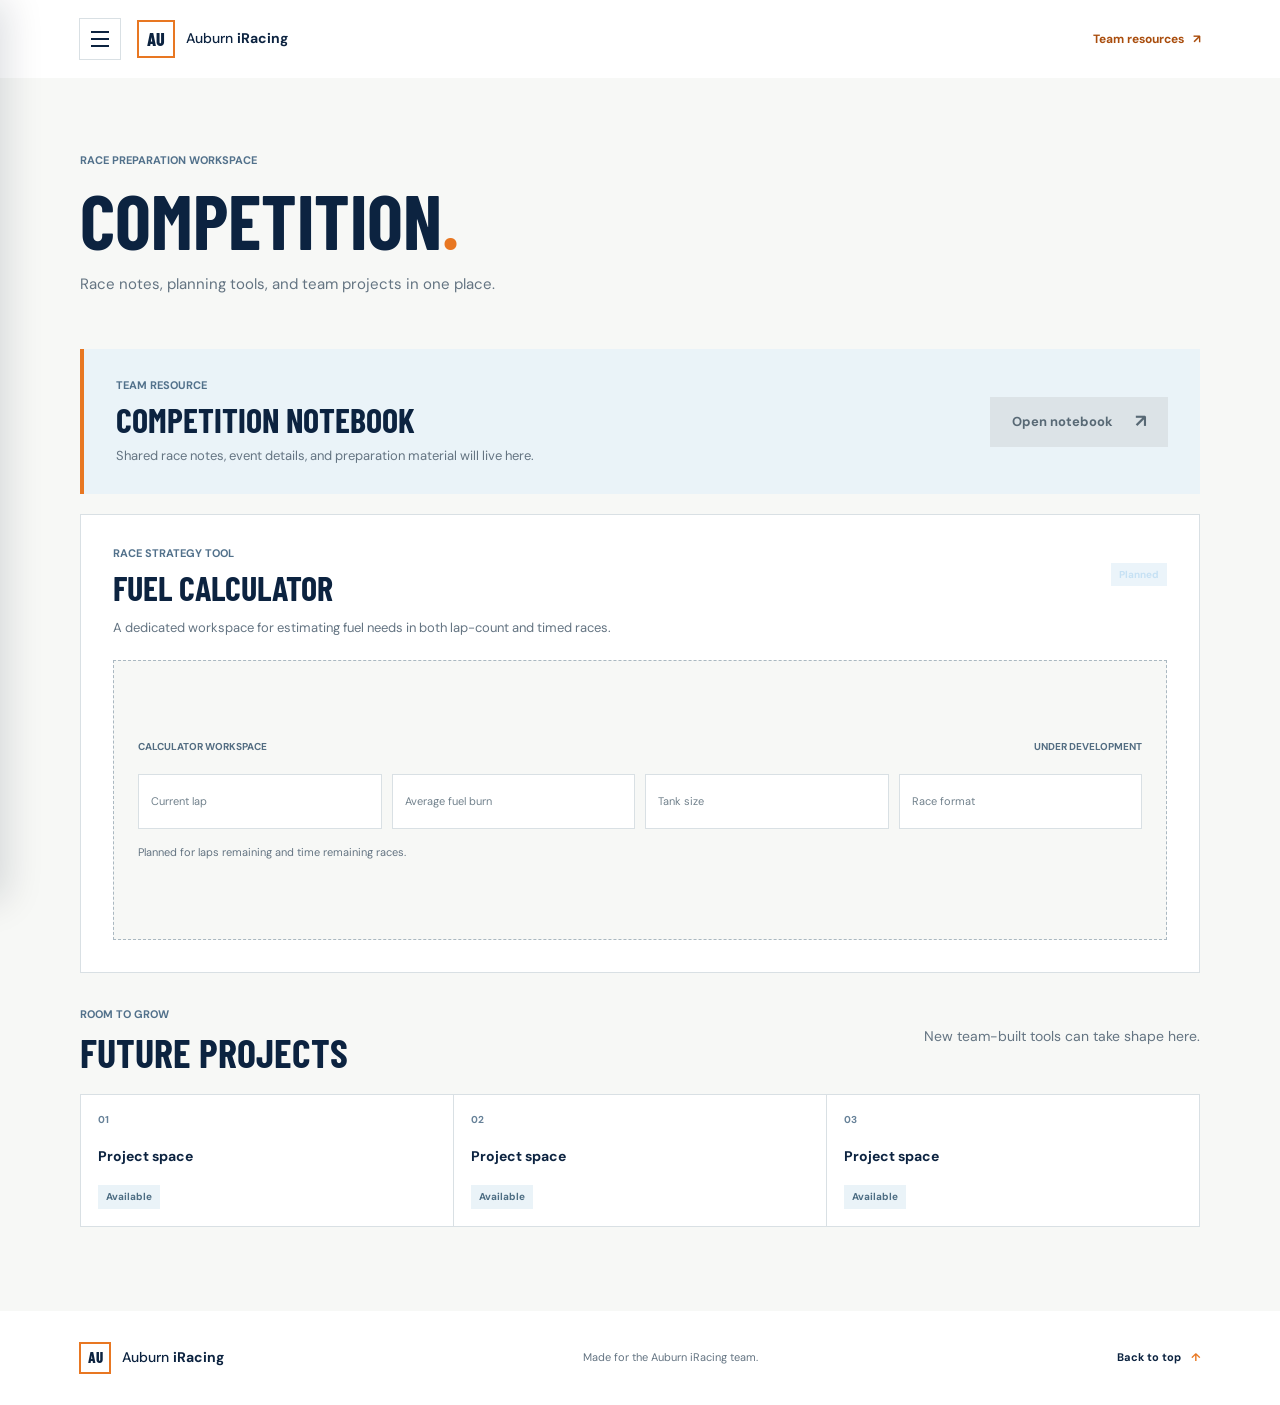
==== competition.html @ 99785d4e "Add competition workspace page" ====
<!doctype html>
<html lang="en">
  <head>
    <meta charset="utf-8" />
    <meta name="viewport" content="width=device-width, initial-scale=1" />
    <meta name="description" content="Auburn iRacing competition resources and race-preparation tools." />
    <meta name="theme-color" content="#0c2340" />
    <title>Competition | Auburn iRacing</title>
    <link rel="preconnect" href="https://fonts.googleapis.com" />
    <link rel="preconnect" href="https://fonts.gstatic.com" crossorigin />
    <link
      href="https://fonts.googleapis.com/css2?family=Barlow+Condensed:wght@500;600;700;800&family=DM+Sans:wght@400;500;600;700&display=swap"
      rel="stylesheet"
    />
    <link rel="stylesheet" href="assets/css/styles.css" />
    <script src="assets/js/config.js" defer></script>
    <script src="assets/js/main.js" defer></script>
  </head>
  <body>
    <a class="skip-link" href="#main-content">Skip to content</a>

    <header class="site-header">
      <div class="site-header__identity">
        <button class="menu-toggle" type="button" data-menu-toggle aria-label="Open site menu" aria-controls="site-drawer" aria-expanded="false">
          <span></span><span></span><span></span>
        </button>
        <a class="brand" href="index.html" aria-label="Auburn iRacing team hub home">
          <span class="brand__mark" aria-hidden="true">AU</span>
          <span class="brand__name">Auburn <strong>iRacing</strong></span>
        </a>
      </div>
      <a class="header-action" href="index.html#resources">Team resources <span aria-hidden="true">↗</span></a>
    </header>

    <button class="drawer-backdrop" type="button" data-menu-backdrop aria-label="Close site menu" hidden></button>
    <aside class="site-drawer" id="site-drawer" aria-label="Site navigation" aria-hidden="true" inert>
      <div class="site-drawer__heading">
        <span class="eyebrow eyebrow--dark">Auburn iRacing</span>
        <span class="site-drawer__label">Team hub</span>
      </div>
      <nav class="drawer-nav" aria-label="Main navigation">
        <a class="drawer-link" href="index.html" data-drawer-link>
          <svg viewBox="0 0 24 24" aria-hidden="true"><path d="m3 10 9-7 9 7v10a1 1 0 0 1-1 1h-5v-7H9v7H4a1 1 0 0 1-1-1z" /></svg>
          <span>Home</span>
        </a>
        <a class="drawer-link" href="competition.html" data-drawer-link aria-current="page">
          <svg viewBox="0 0 24 24" aria-hidden="true"><path d="M5 21V4" /><path d="M5 4h13l-2.5 4L18 12H5" /></svg>
          <span>Competition</span>
        </a>
      </nav>
      <p class="site-drawer__note">One team. One place to start.</p>
    </aside>

    <main id="main-content" class="competition-page">
      <section class="competition-intro section-wrap" id="top" aria-labelledby="competition-title">
        <p class="eyebrow eyebrow--dark">Race preparation workspace</p>
        <h1 id="competition-title">Competition<span class="heading-period">.</span></h1>
        <p>Race notes, planning tools, and team projects in one place.</p>
      </section>

      <div class="competition-content section-wrap">
        <section class="notebook-panel" aria-labelledby="notebook-title">
          <div class="notebook-panel__copy">
            <p class="eyebrow eyebrow--dark">Team resource</p>
            <h2 id="notebook-title">Competition notebook</h2>
            <p>Shared race notes, event details, and preparation material will live here.</p>
          </div>
          <a class="button button--navy notebook-panel__link" data-resource="notebook" aria-label="Open competition notebook">
            Open notebook <span aria-hidden="true">↗</span>
            <span class="visually-hidden" data-link-status>Loading link…</span>
          </a>
        </section>

        <section class="fuel-planner" aria-labelledby="fuel-title">
          <div class="tool-heading">
            <div>
              <p class="eyebrow eyebrow--dark">Race strategy tool</p>
              <h2 id="fuel-title">Fuel calculator</h2>
            </div>
            <span class="future-item__status">Planned</span>
          </div>
          <p class="fuel-planner__description">
            A dedicated workspace for estimating fuel needs in both lap-count and timed races.
          </p>
          <div class="fuel-placeholder" aria-label="Reserved space for the future fuel calculator">
            <div class="fuel-placeholder__topline"><span>Calculator workspace</span><span>Under development</span></div>
            <div class="fuel-input-outline" aria-hidden="true">
              <span>Current lap</span>
              <span>Average fuel burn</span>
              <span>Tank size</span>
              <span>Race format</span>
            </div>
            <p>Planned for laps remaining and time remaining races.</p>
          </div>
        </section>

        <section class="competition-projects" aria-labelledby="projects-title">
          <div class="tool-heading">
            <div>
              <p class="eyebrow eyebrow--dark">Room to grow</p>
              <h2 id="projects-title">Future projects</h2>
            </div>
            <p class="section-heading__copy">New team-built tools can take shape here.</p>
          </div>
          <div class="project-slots">
            <div class="project-slot"><span class="project-slot__number">01</span><span>Project space</span><span class="future-item__status">Available</span></div>
            <div class="project-slot"><span class="project-slot__number">02</span><span>Project space</span><span class="future-item__status">Available</span></div>
            <div class="project-slot"><span class="project-slot__number">03</span><span>Project space</span><span class="future-item__status">Available</span></div>
          </div>
        </section>
      </div>
    </main>

    <footer class="site-footer">
      <a class="brand brand--footer" href="index.html">
        <span class="brand__mark" aria-hidden="true">AU</span>
        <span class="brand__name">Auburn <strong>iRacing</strong></span>
      </a>
      <p>Made for the Auburn iRacing team.</p>
      <a class="back-to-top" href="#top">Back to top <span aria-hidden="true">↑</span></a>
    </footer>
  </body>
</html>
---- assets/css/styles.css ----
/* Auburn palette: navy carries the identity, with orange and light blue as accents. */
:root {
  color-scheme: light;
  --navy: #0c2340;
  --navy-deep: #07182c;
  --orange: #e87722;
  --blue: #83b9df;
  --blue-pale: #eaf3f8;
  --paper: #f7f8f6;
  --white: #ffffff;
  --ink: #14283b;
  --muted: #647482;
  --line: #d9e0e4;
  --font-display: "Barlow Condensed", "Arial Narrow", sans-serif;
  --font-body: "DM Sans", sans-serif;
}

* { box-sizing: border-box; }

html { scroll-behavior: smooth; }

body {
  margin: 0;
  background: var(--paper);
  color: var(--ink);
  font-family: var(--font-body);
  font-size: 16px;
  line-height: 1.55;
}

a { color: inherit; }

a:focus-visible {
  outline: 3px solid var(--orange);
  outline-offset: 4px;
}

.skip-link {
  position: absolute;
  z-index: 10;
  top: 8px;
  left: 8px;
  padding: 10px 14px;
  transform: translateY(-150%);
  background: var(--white);
  color: var(--navy);
}

.skip-link:focus { transform: translateY(0); }

/* Header and compact wordmark */
.site-header {
  position: relative;
  z-index: 30;
  display: flex;
  min-height: 78px;
  align-items: center;
  justify-content: space-between;
  padding: 0 6.2%;
  background: var(--white);
}

.brand {
  display: inline-flex;
  align-items: center;
  gap: 11px;
  color: var(--navy);
  text-decoration: none;
}

.brand__mark {
  display: grid;
  width: 38px;
  height: 38px;
  place-items: center;
  border: 2px solid var(--orange);
  color: var(--navy);
  font-family: var(--font-display);
  font-size: 18px;
  font-weight: 800;
  line-height: 1;
}

.brand__name { font-size: 14px; font-weight: 500; }
.brand__name strong { font-weight: 700; }

.site-header__identity { display: flex; align-items: center; gap: 16px; }

.menu-toggle {
  display: grid;
  width: 42px;
  height: 42px;
  align-content: center;
  justify-items: center;
  gap: 5px;
  border: 1px solid var(--line);
  background: var(--white);
  cursor: pointer;
}

.menu-toggle:hover { border-color: var(--orange); }
.menu-toggle span { width: 18px; height: 2px; background: var(--navy); }
.menu-toggle:focus-visible { outline: 3px solid var(--orange); outline-offset: 3px; }

.header-action { color: #a94d0d; font-size: 12px; font-weight: 700; text-decoration: none; }
.header-action span { margin-left: 6px; }
.header-action:hover { color: var(--navy); }

.drawer-backdrop {
  position: fixed;
  z-index: 35;
  inset: 0;
  border: 0;
  background: rgb(3 15 27 / 52%);
  cursor: default;
}

.drawer-backdrop[hidden] { display: none; }

.site-drawer {
  position: fixed;
  z-index: 40;
  inset: 0 auto 0 0;
  width: min(320px, 86vw);
  padding: 92px 22px 26px;
  transform: translateX(-102%);
  background: var(--white);
  box-shadow: 12px 0 36px rgb(7 24 44 / 14%);
  transition: transform 200ms ease;
}

.site-drawer.is-open { transform: translateX(0); }
.site-drawer__heading { padding: 0 12px 22px; border-bottom: 1px solid var(--line); }
.site-drawer__heading .eyebrow { margin-bottom: 7px; }
.site-drawer__label { color: var(--navy); font-family: var(--font-display); font-size: 28px; font-weight: 700; text-transform: uppercase; }
.drawer-nav { display: grid; gap: 5px; padding-top: 17px; }
.drawer-link { display: flex; min-height: 52px; align-items: center; gap: 13px; padding: 0 12px; border-left: 3px solid transparent; color: var(--navy); font-size: 14px; font-weight: 600; text-decoration: none; }
.drawer-link:hover { background: var(--paper); }
.drawer-link[aria-current="page"] { border-left-color: var(--orange); background: var(--blue-pale); }
.drawer-link svg { width: 20px; height: 20px; fill: none; stroke: currentColor; stroke-linecap: round; stroke-linejoin: round; stroke-width: 1.8; }
.site-drawer__note { position: absolute; right: 34px; bottom: 22px; left: 34px; margin: 0; color: var(--muted); font-size: 11px; }
.menu-open { overflow: hidden; }
.visually-hidden { position: absolute; width: 1px; height: 1px; overflow: hidden; clip: rect(0, 0, 0, 0); white-space: nowrap; }

/* Full-bleed photo gives the team identity the first visual signal. */
.hero {
  position: relative;
  display: flex;
  min-height: 610px;
  height: min(720px, 76svh);
  align-items: center;
  overflow: hidden;
  background: var(--navy-deep);
  color: var(--white);
}

.hero__image,
.hero__shade { position: absolute; inset: 0; width: 100%; height: 100%; }
.hero__image { object-fit: cover; object-position: center 54%; }
.hero__shade { background: linear-gradient(90deg, rgb(4 17 31 / 88%) 0%, rgb(4 17 31 / 58%) 47%, rgb(4 17 31 / 10%) 100%); }

.hero__content {
  position: relative;
  z-index: 1;
  width: min(720px, 78%);
  margin-left: 11.5%;
  padding: 54px 0 70px;
  animation: enter 650ms ease-out both;
}

.eyebrow {
  display: flex;
  align-items: center;
  gap: 11px;
  margin: 0 0 21px;
  color: var(--blue);
  font-size: 11px;
  font-weight: 700;
  text-transform: uppercase;
}

.eyebrow__line { width: 28px; height: 2px; background: var(--orange); }

.hero h1,
.section-heading h2,
.future h2 {
  margin: 0;
  font-family: var(--font-display);
  font-weight: 700;
  line-height: .88;
  text-transform: uppercase;
}

.hero h1 { font-size: 104px; letter-spacing: 0; }
.hero h1 span { color: var(--blue); }
.hero__copy { max-width: 455px; margin: 26px 0 30px; color: #e0e8ee; font-size: 17px; }

.button {
  display: inline-flex;
  min-height: 50px;
  align-items: center;
  justify-content: center;
  gap: 22px;
  padding: 0 20px;
  color: var(--navy-deep);
  font-size: 13px;
  font-weight: 700;
  text-decoration: none;
  transition: background-color 160ms ease, transform 160ms ease;
}

.button--orange { background: var(--orange); }
.button--orange:hover { transform: translateY(-2px); background: #f28a3b; }
.button span { font-size: 18px; }
.hero__caption { position: absolute; right: 6.2%; bottom: 23px; margin: 0; color: #d7e1e9; font-size: 10px; font-weight: 700; }
.hero__caption span { margin-right: 10px; color: var(--orange); }

/* Resource links are repeated, scannable cards rather than a second hero. */
.section-wrap { width: min(1120px, 87.6%); margin: 0 auto; }
.resources { padding-top: 82px; padding-bottom: 94px; }

.section-heading {
  display: flex;
  align-items: end;
  justify-content: space-between;
  gap: 40px;
  margin-bottom: 34px;
}

.eyebrow--dark { margin-bottom: 14px; color: #52718b; }
.section-heading h2 { color: var(--navy); font-size: 54px; line-height: 1; }
.heading-period { color: var(--orange); }
.section-heading__copy { max-width: 400px; margin: 0 0 4px; color: var(--muted); font-size: 14px; }

.resource-grid { display: grid; grid-template-columns: repeat(4, minmax(0, 1fr)); gap: 12px; }

.resource-card {
  display: flex;
  min-height: 232px;
  flex-direction: column;
  padding: 21px 20px 18px;
  border: 1px solid var(--line);
  border-top: 3px solid var(--blue);
  background: var(--white);
  color: var(--ink);
  text-decoration: none;
  transition: border-color 160ms ease, transform 160ms ease, box-shadow 160ms ease;
}

.resource-card--available { border-top-color: var(--orange); }
.resource-card--available:hover { transform: translateY(-3px); border-color: var(--blue); box-shadow: 0 10px 24px rgb(12 35 64 / 9%); }
.resource-card--pending { background: #f1f3f3; color: #586975; cursor: not-allowed; }
.resource-card__top { display: flex; align-items: center; justify-content: space-between; color: #5e7588; }
.resource-card__index { font-size: 10px; font-weight: 700; }
.resource-card__arrow { color: var(--orange); font-size: 19px; }
.resource-card__title { margin-top: 31px; color: var(--navy); font-family: var(--font-display); font-size: 29px; font-weight: 700; line-height: 1; }
.resource-card__description { max-width: 220px; margin-top: 10px; color: var(--muted); font-size: 12px; }
.resource-card__status { margin-top: auto; padding-top: 22px; color: #a04b12; font-size: 11px; font-weight: 700; }
.resource-card--pending .resource-card__status { color: #677681; }

/* Clearly separate planned work from resources that are already available. */
.future { background: var(--navy); color: var(--white); }
.future__inner { display: grid; grid-template-columns: 1fr 1fr; gap: 80px; padding-top: 76px; padding-bottom: 82px; }
.eyebrow--light { margin-bottom: 18px; color: var(--blue); }
.future h2 { font-size: 58px; }
.future h2 span { color: var(--blue); }
.future__intro > p:last-child { max-width: 380px; margin: 21px 0 0; color: #c5d0da; font-size: 14px; }
.future__list { align-self: center; border-top: 1px solid rgb(255 255 255 / 25%); }
.future-item { display: grid; min-height: 63px; grid-template-columns: 43px 1fr auto; align-items: center; gap: 12px; border-bottom: 1px solid rgb(255 255 255 / 25%); font-size: 14px; font-weight: 600; }
.future-item__number { color: var(--orange); font-size: 11px; font-weight: 700; }
.future-item__status { padding: 4px 8px; background: rgb(131 185 223 / 16%); color: #c6e1f4; font-size: 10px; font-weight: 700; }

/* Competition sections reserve useful room for tools that will be built later. */
.competition-intro { padding-top: 74px; padding-bottom: 39px; }
.competition-intro .eyebrow { margin-bottom: 15px; }
.competition-intro h1 { margin: 0; color: var(--navy); font-family: var(--font-display); font-size: 76px; font-weight: 700; line-height: .95; text-transform: uppercase; }
.competition-intro > p:last-child { max-width: 560px; margin: 17px 0 0; color: var(--muted); font-size: 15px; }
.competition-content { display: grid; gap: 20px; padding-top: 14px; padding-bottom: 84px; }

.notebook-panel {
  display: grid;
  grid-template-columns: 1fr auto;
  align-items: center;
  gap: 18px 30px;
  padding: 28px 32px;
  border-left: 4px solid var(--orange);
  background: var(--blue-pale);
}

.notebook-panel__copy .eyebrow { margin-bottom: 8px; }
.notebook-panel h2,.fuel-planner h2,.competition-projects h2 { margin: 0; color: var(--navy); font-family: var(--font-display); font-size: 34px; font-weight: 700; line-height: 1; text-transform: uppercase; }
.notebook-panel__copy > p:last-child { max-width: 520px; margin: 9px 0 0; color: var(--muted); font-size: 13px; }
.button--navy { min-width: 178px; background: var(--navy); color: var(--white); }
.button--navy:hover { background: #173d67; }
.notebook-panel__link.resource-card--pending { background: #dce3e7; color: #586975; cursor: not-allowed; pointer-events: none; }

.fuel-planner { padding: 30px 32px 32px; border: 1px solid var(--line); background: var(--white); }
.tool-heading { display: flex; align-items: center; justify-content: space-between; gap: 20px; }
.tool-heading .eyebrow { margin-bottom: 9px; }
.tool-heading > .section-heading__copy { max-width: 330px; }
.fuel-planner__description { max-width: 620px; margin: 13px 0 22px; color: var(--muted); font-size: 13px; }
.fuel-placeholder { display: flex; min-height: 280px; flex-direction: column; justify-content: center; padding: 24px; border: 1px dashed #aab8c1; background: var(--paper); }
.fuel-placeholder__topline { display: flex; align-items: center; justify-content: space-between; gap: 16px; color: #536d82; font-size: 10px; font-weight: 700; text-transform: uppercase; }
.fuel-input-outline { display: grid; grid-template-columns: repeat(4, minmax(0, 1fr)); gap: 10px; margin-top: 20px; }
.fuel-input-outline span { display: flex; min-height: 55px; align-items: center; padding: 12px; border: 1px solid var(--line); background: var(--white); color: #71818c; font-size: 11px; }
.fuel-placeholder > p { margin: 15px 0 0; color: var(--muted); font-size: 11px; }

.competition-projects { padding: 13px 0 0; }
.competition-projects .tool-heading { margin-bottom: 22px; }
.competition-projects h2 { font-size: 40px; }
.project-slots { display: grid; grid-template-columns: repeat(3, minmax(0, 1fr)); border-top: 1px solid var(--line); border-left: 1px solid var(--line); }
.project-slot { display: flex; min-height: 132px; flex-direction: column; align-items: flex-start; justify-content: space-between; gap: 14px; padding: 17px; border-right: 1px solid var(--line); border-bottom: 1px solid var(--line); background: var(--white); color: var(--navy); font-size: 14px; font-weight: 700; }
.project-slot__number { color: #668198; font-size: 10px; font-weight: 700; }
.project-slot .future-item__status { background: var(--blue-pale); color: #4d6d83; }

/* Social destinations are compact links; sponsors get room for official marks. */
.socials { padding-top: 78px; padding-bottom: 78px; }
.socials .section-heading { margin-bottom: 27px; }
.social-links { display: grid; grid-template-columns: repeat(3, minmax(0, 1fr)); border-top: 1px solid var(--line); }
.social-link { display: grid; min-height: 78px; grid-template-columns: 1fr auto; align-content: center; padding: 13px 18px 13px 0; border-bottom: 1px solid var(--line); color: var(--navy); text-decoration: none; }
.social-link + .social-link { padding-left: 22px; border-left: 1px solid var(--line); }
.social-link__platform { font-size: 14px; font-weight: 700; }
.social-link__handle { color: var(--muted); font-size: 11px; }
.social-link__arrow { grid-column: 2; grid-row: 1 / span 2; align-self: center; color: var(--orange); font-size: 19px; }
.social-link:hover .social-link__platform { color: #a94d0d; }

.sponsors { padding: 70px 0 80px; background: var(--navy-deep); color: var(--white); }
.sponsors__heading { margin-bottom: 31px; }
.sponsors__heading h2 { color: var(--white); }
.sponsors__heading .section-heading__copy { color: #c5d0da; }
.sponsor-grid { display: grid; grid-template-columns: repeat(4, minmax(0, 1fr)); border-top: 1px solid rgb(255 255 255 / 25%); border-left: 1px solid rgb(255 255 255 / 25%); }
.sponsor-link { display: flex; min-width: 0; flex-direction: column; padding: 13px; border-right: 1px solid rgb(255 255 255 / 25%); border-bottom: 1px solid rgb(255 255 255 / 25%); color: var(--white); text-decoration: none; transition: background-color 160ms ease; }
.sponsor-link:hover { background: rgb(255 255 255 / 5%); }
.sponsor-logo-slot { display: grid; min-height: 108px; place-items: center; padding: 12px; border: 1px dashed rgb(255 255 255 / 30%); color: #c5d0da; font-size: 10px; font-weight: 600; }
.sponsor-link__name { margin-top: 14px; font-size: 13px; font-weight: 700; }
.sponsor-link__visit { margin-top: 5px; color: var(--blue); font-size: 10px; font-weight: 600; }
.sponsor-link__visit span { margin-left: 4px; color: var(--orange); font-size: 14px; }

.site-footer { display: flex; min-height: 94px; align-items: center; justify-content: space-between; gap: 20px; padding: 18px 6.2%; background: var(--white); }
.brand--footer .brand__mark { width: 32px; height: 32px; font-size: 15px; }
.site-footer p,.back-to-top { margin: 0; color: var(--muted); font-size: 11px; }
.back-to-top { color: var(--navy); font-weight: 700; text-decoration: none; }
.back-to-top span { padding-left: 7px; color: var(--orange); }

@keyframes enter {
  from { opacity: 0; transform: translateY(14px); }
  to { opacity: 1; transform: translateY(0); }
}

@media (max-width: 900px) {
  .site-header { padding-right: 5%; padding-left: 5%; }
  .site-nav { gap: 20px; }
  .hero { height: 670px; }
  .hero__content { margin-left: 8%; }
  .resource-grid { grid-template-columns: repeat(2, minmax(0, 1fr)); }
  .future__inner { gap: 44px; }
  .sponsor-grid { grid-template-columns: repeat(2, minmax(0, 1fr)); }
  .fuel-input-outline { grid-template-columns: repeat(2, minmax(0, 1fr)); }
}

@media (max-width: 620px) {
  .site-header { min-height: 70px; padding: 0 20px; }
  .brand__mark { width: 34px; height: 34px; }
  .site-nav { gap: 0; }
  .site-nav a:not(.site-nav__cta) { display: none; }
  .site-nav .site-nav__cta { font-size: 12px; }
  .hero { min-height: 590px; height: 76svh; max-height: 700px; }
  .hero__image { object-position: 58% center; }
  .hero__shade { background: linear-gradient(90deg, rgb(4 17 31 / 83%), rgb(4 17 31 / 40%)); }
  .hero__content { width: 85%; margin-left: 7.5%; padding-top: 35px; }
  .eyebrow { font-size: 10px; }
  .hero h1 { font-size: 76px; }
  .hero__copy { max-width: 340px; font-size: 15px; }
  .hero__caption { right: 7.5%; font-size: 9px; }
  .section-wrap { width: 87%; }
  .resources { padding-top: 61px; padding-bottom: 67px; }
  .section-heading { display: block; margin-bottom: 25px; }
  .section-heading h2 { font-size: 44px; }
  .section-heading__copy { margin-top: 15px; }
  .competition-intro { padding-top: 56px; padding-bottom: 30px; }
  .competition-intro h1 { font-size: 56px; }
  .competition-content { gap: 14px; padding-bottom: 60px; }
  .notebook-panel { grid-template-columns: 1fr; gap: 18px; padding: 22px; }
  .notebook-panel h2,.fuel-planner h2 { font-size: 29px; }
  .notebook-panel__link { justify-self: start; }
  .fuel-planner { padding: 22px 18px; }
  .fuel-placeholder { min-height: 290px; padding: 17px; }
  .fuel-placeholder__topline { align-items: flex-start; flex-direction: column; gap: 6px; }
  .fuel-input-outline { grid-template-columns: 1fr 1fr; gap: 7px; margin-top: 15px; }
  .fuel-input-outline span { min-height: 58px; padding: 9px; font-size: 10px; }
  .competition-projects .tool-heading { align-items: flex-start; flex-direction: column; }
  .competition-projects h2 { font-size: 34px; }
  .project-slots { grid-template-columns: 1fr; }
  .project-slot { min-height: 92px; }
  .socials { padding-top: 59px; padding-bottom: 60px; }
  .social-links { grid-template-columns: 1fr; }
  .social-link,.social-link + .social-link { padding: 13px 0; border-left: 0; }
  .resource-grid { grid-template-columns: 1fr; gap: 10px; }
  .resource-card { min-height: 190px; padding: 18px; }
  .resource-card__title { margin-top: 22px; }
  .resource-card__status { padding-top: 16px; }
  .future__inner { grid-template-columns: 1fr; gap: 34px; padding-top: 60px; padding-bottom: 64px; }
  .future h2 { font-size: 50px; }
  .future-item { grid-template-columns: 34px 1fr auto; gap: 8px; font-size: 13px; }
  .sponsors { padding-top: 58px; padding-bottom: 62px; }
  .sponsor-grid { grid-template-columns: repeat(2, minmax(0, 1fr)); }
  .sponsor-link { padding: 8px; }
  .sponsor-logo-slot { min-height: 82px; padding: 8px; font-size: 9px; }
  .sponsor-link__name { font-size: 12px; }
  .site-footer { flex-wrap: wrap; padding: 20px; }
  .site-footer p { order: 1; width: 100%; }
}

@media (prefers-reduced-motion: reduce) {
  *, *::before, *::after { scroll-behavior: auto !important; animation-duration: .01ms !important; animation-iteration-count: 1 !important; transition-duration: .01ms !important; }
}
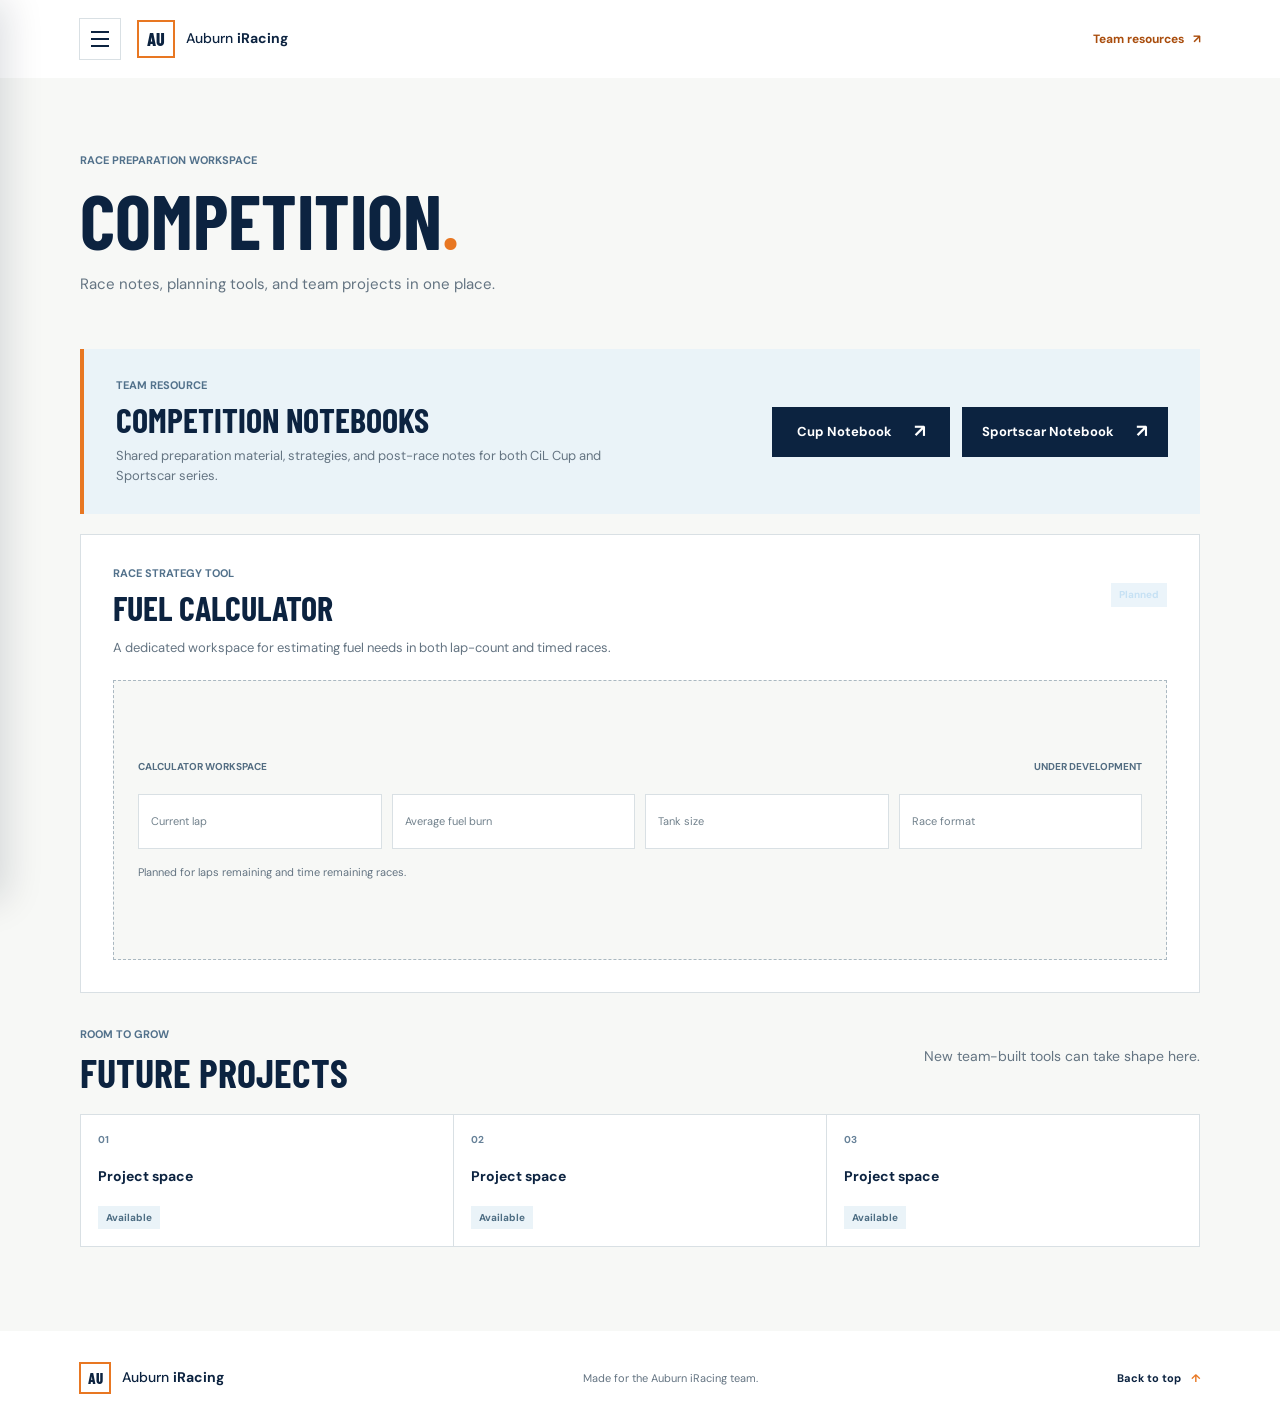
==== commit 5cb31730: "Add Cup and Sportscar notebook links to Competition page Updated competition notebook section with n" ====
--- a/competition.html
+++ b/competition.html
@@ -59,17 +59,27 @@
       </section>
 
       <div class="competition-content section-wrap">
-        <section class="notebook-panel" aria-labelledby="notebook-title">
-          <div class="notebook-panel__copy">
-            <p class="eyebrow eyebrow--dark">Team resource</p>
-            <h2 id="notebook-title">Competition notebook</h2>
-            <p>Shared race notes, event details, and preparation material will live here.</p>
-          </div>
-          <a class="button button--navy notebook-panel__link" data-resource="notebook" aria-label="Open competition notebook">
-            Open notebook <span aria-hidden="true">↗</span>
-            <span class="visually-hidden" data-link-status>Loading link…</span>
+      <section class="notebook-panel" aria-labelledby="notebook-title">
+        <div class="notebook-panel__copy">
+          <p class="eyebrow eyebrow--dark">Team resource</p>
+          <h2 id="notebook-title">Competition Notebooks</h2>
+          <p>Shared preparation material, strategies, and post-race notes for both CiL Cup and Sportscar series.</p>
+        </div>
+        <div class="notebook-panel__links" style="display:flex; flex-wrap:wrap; gap:0.75rem;">
+          <a class="button button--navy notebook-panel__link"
+             href="https://docs.google.com/document/d/e/2PACX-1vTF9nKEb70ibyM7cKlFvIKmdqsoiuKOsOppNExQmvf1kVAH5VGoI2Nn2W7ZeWpK-X3klsBaabFCPEac/pub"
+             target="_blank" rel="noopener noreferrer"
+             aria-label="Open CiL Cup Competition Notebook">
+            Cup Notebook <span aria-hidden="true">↗</span>
           </a>
-        </section>
+          <a class="button button--navy notebook-panel__link"
+             href="https://docs.google.com/document/d/e/2PACX-1vRhCyiQvWQwPc66XmMkyRNxrIEcCGbMBHGgNm4XrM8tNhT3o7vQwRUWt9njgLj5nei5uVQANZeTyCzg/pub"
+             target="_blank" rel="noopener noreferrer"
+             aria-label="Open CiL Sportscar Competition Notebook">
+            Sportscar Notebook <span aria-hidden="true">↗</span>
+          </a>
+        </div>
+      </section>
 
         <section class="fuel-planner" aria-labelledby="fuel-title">
           <div class="tool-heading">
@@ -120,4 +130,4 @@
       <a class="back-to-top" href="#top">Back to top <span aria-hidden="true">↑</span></a>
     </footer>
   </body>
-</html>+</html>
--- a/assets/css/styles.css
+++ b/assets/css/styles.css
@@ -146,8 +146,8 @@
 .hero {
   position: relative;
   display: flex;
-  min-height: 610px;
-  height: min(720px, 76svh);
+  min-height: 560px;
+  height: min(620px, 70svh);
   align-items: center;
   overflow: hidden;
   background: var(--navy-deep);
@@ -158,6 +158,11 @@
 .hero__shade { position: absolute; inset: 0; width: 100%; height: 100%; }
 .hero__image { object-fit: cover; object-position: center 54%; }
 .hero__shade { background: linear-gradient(90deg, rgb(4 17 31 / 88%) 0%, rgb(4 17 31 / 58%) 47%, rgb(4 17 31 / 10%) 100%); }
+.hero--champions .hero__shade { background: linear-gradient(90deg, rgb(4 17 31 / 74%) 0%, rgb(4 17 31 / 38%) 48%, rgb(4 17 31 / 10%) 100%); }
+.hero--champions .hero__image { object-position: center 48%; }
+.hero--champions .hero__content { width: min(660px, 76%); margin-left: 8%; }
+.hero.hero--champions h1 { font-size: clamp(54px, 5.5vw, 78px); line-height: .94; }
+.hero--champions .hero__copy { max-width: 390px; margin-top: 20px; font-size: 15px; }
 
 .hero__content {
   position: relative;
@@ -258,6 +263,72 @@
 .resource-card__status { margin-top: auto; padding-top: 22px; color: #a04b12; font-size: 11px; font-weight: 700; }
 .resource-card--pending .resource-card__status { color: #677681; }
 
+/* Keep the season calendar scannable while giving every race room for its result notes. */
+.schedule { padding-top: 80px; padding-bottom: 84px; }
+.schedule .section-heading { margin-bottom: 24px; }
+.schedule-legend { display: flex; flex-wrap: wrap; align-items: center; gap: 12px 22px; margin-bottom: 25px; color: #526879; font-size: 11px; font-weight: 700; }
+.schedule-legend > span { display: inline-flex; align-items: center; gap: 7px; }
+.race-status { display: inline-block; width: 9px; height: 9px; border-radius: 50%; background: #4e8b67; }
+.race-status--upcoming { background: var(--orange); }
+.schedule-legend__note { margin-left: auto; color: var(--muted); font-weight: 500; }
+.schedule-grid { display: grid; grid-template-columns: repeat(3, minmax(0, 1fr)); align-items: start; gap: 16px; }
+.schedule-series { min-width: 0; border: 1px solid var(--line); background: #edf1f2; }
+.schedule-series__header { min-height: 117px; padding: 20px 20px 18px; background: var(--navy); color: var(--white); }
+.schedule-series__header .eyebrow { margin-bottom: 9px; color: var(--blue); font-size: 9px; }
+.schedule-series__header h3 { margin: 0; font-family: var(--font-display); font-size: 28px; font-weight: 700; line-height: .98; text-transform: uppercase; }
+.schedule-series--sportscar .schedule-series__header { background: #175b46; }
+.schedule-series--sportscar .schedule-series__header .eyebrow { color: #b9e5ca; }
+.schedule-series--academy .schedule-series__header { background: #8d343e; }
+.schedule-series--academy .schedule-series__header .eyebrow { color: #f0c5c9; }
+.schedule-list-heading { display: flex; align-items: baseline; justify-content: space-between; gap: 10px; padding: 13px 13px 0; }
+.schedule-list-heading h4 { margin: 0; color: var(--navy); font-family: var(--font-display); font-size: 20px; line-height: 1; text-transform: uppercase; }
+.schedule-list-heading > span { color: #6b7c88; font-size: 9px; font-weight: 700; text-transform: uppercase; }
+.race-list { display: flex; flex-direction: column; gap: 9px; overflow-y: auto; overscroll-behavior: contain; scrollbar-gutter: stable; margin: 0; padding: 12px; list-style: none; }
+.upcoming-races { margin: 0 12px 12px; border-top: 1px solid #d5dde1; }
+.upcoming-races summary { display: flex; flex-direction: column; align-items: flex-start; gap: 3px; padding: 11px 1px; color: var(--navy); cursor: pointer; font-size: 13px; font-weight: 700; list-style-position: inside; }
+.upcoming-races summary::marker { color: var(--orange); }
+.upcoming-races__next { color: #657786; font-size: 12px; font-weight: 500; }
+.upcoming-race-list { display: flex; flex-direction: column; gap: 9px; overflow-y: auto; overscroll-behavior: contain; scrollbar-gutter: stable; margin: 0; padding: 0 0 2px; list-style: none; }
+.upcoming-race-list:empty { display: none; }
+.race-card { min-width: 0; flex: none; padding: 12px 13px 13px; border: 1px solid #e0e5e7; border-left: 3px solid #82a08c; background: var(--white); }
+.race-card--highlight { border-left-color: var(--orange); }
+.race-card__top { display: flex; flex-wrap: wrap; align-items: center; justify-content: space-between; gap: 5px 8px; color: #627382; font-size: 10px; font-weight: 700; }
+.race-card__top time { color: var(--navy); font-size: 12px; }
+.race-card__date { color: var(--navy); font-size: 12px; }
+.race-status-label { padding: 3px 6px; background: #eaf3ed; color: #37694a; font-size: 9px; line-height: 1.2; text-transform: uppercase; }
+.race-status-label--upcoming { background: #fff0e4; color: #a04b12; }
+.race-card h4 { margin: 8px 0 11px; color: var(--navy); font-family: var(--font-display); font-size: 20px; font-weight: 700; line-height: 1.05; }
+.race-card__note { display: inline-block; margin: 4px 0 0 3px; color: #667987; font-family: var(--font-body); font-size: 9px; font-weight: 600; line-height: 1.3; }
+.schedule-scroll-hint { margin: 0; padding: 8px 12px 10px; color: #627382; font-size: 12px; font-weight: 600; }
+.race-record { display: grid; grid-template-columns: repeat(2, minmax(0, 1fr)); gap: 8px 12px; margin: 0; padding-top: 9px; border-top: 1px solid #edf0f1; }
+.race-record > div { min-width: 0; }
+.race-record__engineers { grid-column: 1 / -1; min-height: 39px; }
+.race-record dt,.special-event__details dt,.posted-result dt { color: #6b7c88; font-size: 9px; font-weight: 700; line-height: 1.3; text-transform: uppercase; }
+.race-record dd,.special-event__details dd,.posted-result dd { margin: 2px 0 0; color: #243b4d; font-size: 11px; font-weight: 600; line-height: 1.4; overflow-wrap: anywhere; }
+.race-record dd:empty::before { content: "—"; color: #a3afb6; }
+.special-events { margin-top: 36px; padding: 30px; background: var(--navy); color: var(--white); }
+.special-events__heading { display: flex; align-items: end; justify-content: space-between; gap: 24px; margin-bottom: 21px; }
+.special-events__heading .eyebrow { margin-bottom: 10px; }
+.special-events__heading h3 { margin: 0; font-family: var(--font-display); font-size: 38px; line-height: .98; text-transform: uppercase; }
+.special-events__heading > p { max-width: 360px; margin: 0 0 2px; color: #c5d0da; font-size: 12px; }
+.special-event { display: grid; grid-template-columns: minmax(200px, .8fr) 1.2fr; gap: 20px; padding: 21px; border-left: 4px solid var(--orange); background: #fff; color: var(--ink); }
+.special-event__result { position: relative; padding-right: 100px; }
+.special-event__label,.special-event__date { color: #5c7588; font-size: 9px; font-weight: 700; text-transform: uppercase; }
+.special-event h4 { margin: 9px 0 0; color: var(--navy); font-family: var(--font-display); font-size: 29px; line-height: .98; text-transform: uppercase; }
+.special-event__finish { position: absolute; top: 0; right: 0; margin: 0; color: #b54e15; font-family: var(--font-display); font-size: 42px; font-weight: 800; line-height: 1; }
+.special-event__date { display: block; margin-top: 9px; color: #778893; font-weight: 500; }
+.special-event__details { display: grid; align-content: center; gap: 13px; margin: 0; padding-left: 20px; border-left: 1px solid var(--line); }
+.special-event__details dd { font-size: 12px; }
+.special-event-history { margin-top: 14px; border-top: 1px solid rgb(255 255 255 / 25%); }
+.special-event-history summary { display: flex; align-items: center; justify-content: space-between; gap: 12px; padding: 14px 2px 2px; color: var(--white); cursor: pointer; font-size: 12px; font-weight: 700; }
+.special-event-history summary span { color: #b7c8d5; font-size: 10px; font-weight: 500; }
+.special-event-history__empty { margin: 11px 0 0; color: #c5d0da; font-size: 11px; }
+.special-event-history__list { display: flex; flex-direction: column; gap: 9px; overflow-y: auto; overscroll-behavior: contain; scrollbar-gutter: stable; margin: 0; padding: 12px 0 0; list-style: none; }
+.special-event-history__list:empty { display: none; }
+.special-event-history__list:not(:empty) + .special-event-history__empty { display: none; }
+.special-event-history__list .special-event { grid-template-columns: minmax(180px, .8fr) 1.2fr; }
+.special-event-history__list .special-event__finish { position: static; margin-top: 7px; }
+
 /* Clearly separate planned work from resources that are already available. */
 .future { background: var(--navy); color: var(--white); }
 .future__inner { display: grid; grid-template-columns: 1fr 1fr; gap: 80px; padding-top: 76px; padding-bottom: 82px; }
@@ -331,7 +402,8 @@
 .sponsor-grid { display: grid; grid-template-columns: repeat(4, minmax(0, 1fr)); border-top: 1px solid rgb(255 255 255 / 25%); border-left: 1px solid rgb(255 255 255 / 25%); }
 .sponsor-link { display: flex; min-width: 0; flex-direction: column; padding: 13px; border-right: 1px solid rgb(255 255 255 / 25%); border-bottom: 1px solid rgb(255 255 255 / 25%); color: var(--white); text-decoration: none; transition: background-color 160ms ease; }
 .sponsor-link:hover { background: rgb(255 255 255 / 5%); }
-.sponsor-logo-slot { display: grid; min-height: 108px; place-items: center; padding: 12px; border: 1px dashed rgb(255 255 255 / 30%); color: #c5d0da; font-size: 10px; font-weight: 600; }
+.sponsor-logo-slot { display: flex; height: 132px; align-items: center; justify-content: center; padding: 18px; background: #fff; }
+.sponsor-logo-slot img { display: block; max-width: 100%; max-height: 100%; object-fit: contain; }
 .sponsor-link__name { margin-top: 14px; font-size: 13px; font-weight: 700; }
 .sponsor-link__visit { margin-top: 5px; color: var(--blue); font-size: 10px; font-weight: 600; }
 .sponsor-link__visit span { margin-left: 4px; color: var(--orange); font-size: 14px; }
@@ -353,6 +425,8 @@
   .hero { height: 670px; }
   .hero__content { margin-left: 8%; }
   .resource-grid { grid-template-columns: repeat(2, minmax(0, 1fr)); }
+  .schedule-grid { grid-template-columns: repeat(2, minmax(0, 1fr)); }
+  .schedule-series:last-child { grid-column: 1 / -1; }
   .future__inner { gap: 44px; }
   .sponsor-grid { grid-template-columns: repeat(2, minmax(0, 1fr)); }
   .fuel-input-outline { grid-template-columns: repeat(2, minmax(0, 1fr)); }
@@ -364,16 +438,34 @@
   .site-nav { gap: 0; }
   .site-nav a:not(.site-nav__cta) { display: none; }
   .site-nav .site-nav__cta { font-size: 12px; }
-  .hero { min-height: 590px; height: 76svh; max-height: 700px; }
+  .hero { min-height: 540px; height: 72svh; max-height: 620px; }
   .hero__image { object-position: 58% center; }
   .hero__shade { background: linear-gradient(90deg, rgb(4 17 31 / 83%), rgb(4 17 31 / 40%)); }
   .hero__content { width: 85%; margin-left: 7.5%; padding-top: 35px; }
   .eyebrow { font-size: 10px; }
   .hero h1 { font-size: 76px; }
+  .hero--champions .hero__content { width: 88%; margin-left: 6%; padding-top: 24px; }
+  .hero--champions h1 { font-size: clamp(48px, 13vw, 58px); line-height: .94; }
+  .hero--champions .hero__copy { max-width: 320px; margin: 17px 0 22px; font-size: 14px; }
   .hero__copy { max-width: 340px; font-size: 15px; }
   .hero__caption { right: 7.5%; font-size: 9px; }
   .section-wrap { width: 87%; }
   .resources { padding-top: 61px; padding-bottom: 67px; }
+  .schedule { padding-top: 59px; padding-bottom: 62px; }
+  .schedule-legend__note { width: 100%; margin-left: 0; }
+  .schedule-grid { grid-template-columns: 1fr; gap: 13px; }
+  .schedule-series:last-child { grid-column: auto; }
+  .schedule-series__header { min-height: 0; padding: 18px; }
+  .schedule-series__header h3 { font-size: 26px; }
+  .race-list { grid-template-columns: 1fr; padding: 9px; }
+  .special-events { margin-top: 23px; padding: 22px 17px; }
+  .special-events__heading { display: block; }
+  .special-events__heading h3 { font-size: 33px; }
+  .special-events__heading > p { margin-top: 12px; }
+  .special-event { grid-template-columns: 1fr; gap: 16px; padding: 17px; }
+  .special-event__result { min-height: 82px; }
+  .special-event__details { padding: 14px 0 0; border-top: 1px solid var(--line); border-left: 0; }
+  .special-event-history__list .special-event { grid-template-columns: 1fr; }
   .section-heading { display: block; margin-bottom: 25px; }
   .section-heading h2 { font-size: 44px; }
   .section-heading__copy { margin-top: 15px; }
@@ -405,7 +497,7 @@
   .sponsors { padding-top: 58px; padding-bottom: 62px; }
   .sponsor-grid { grid-template-columns: repeat(2, minmax(0, 1fr)); }
   .sponsor-link { padding: 8px; }
-  .sponsor-logo-slot { min-height: 82px; padding: 8px; font-size: 9px; }
+  .sponsor-logo-slot { height: 104px; padding: 12px; }
   .sponsor-link__name { font-size: 12px; }
   .site-footer { flex-wrap: wrap; padding: 20px; }
   .site-footer p { order: 1; width: 100%; }
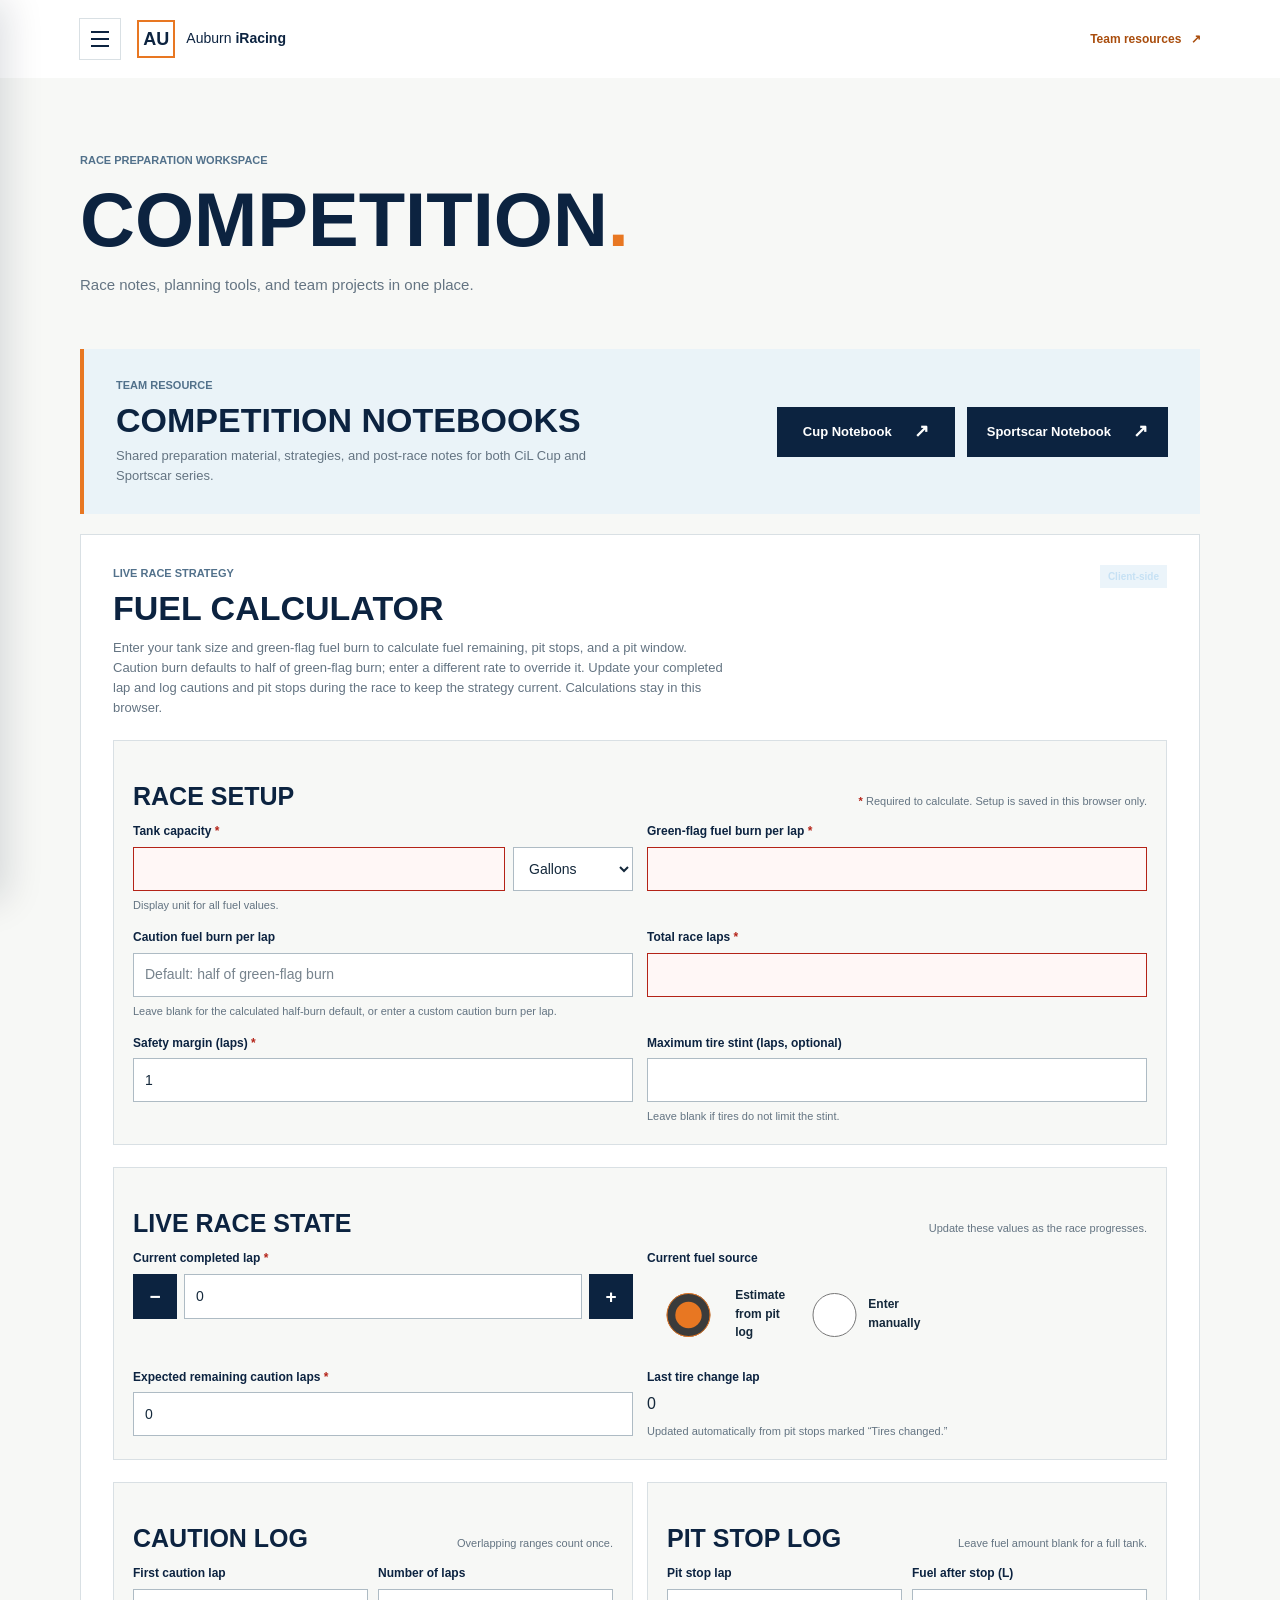
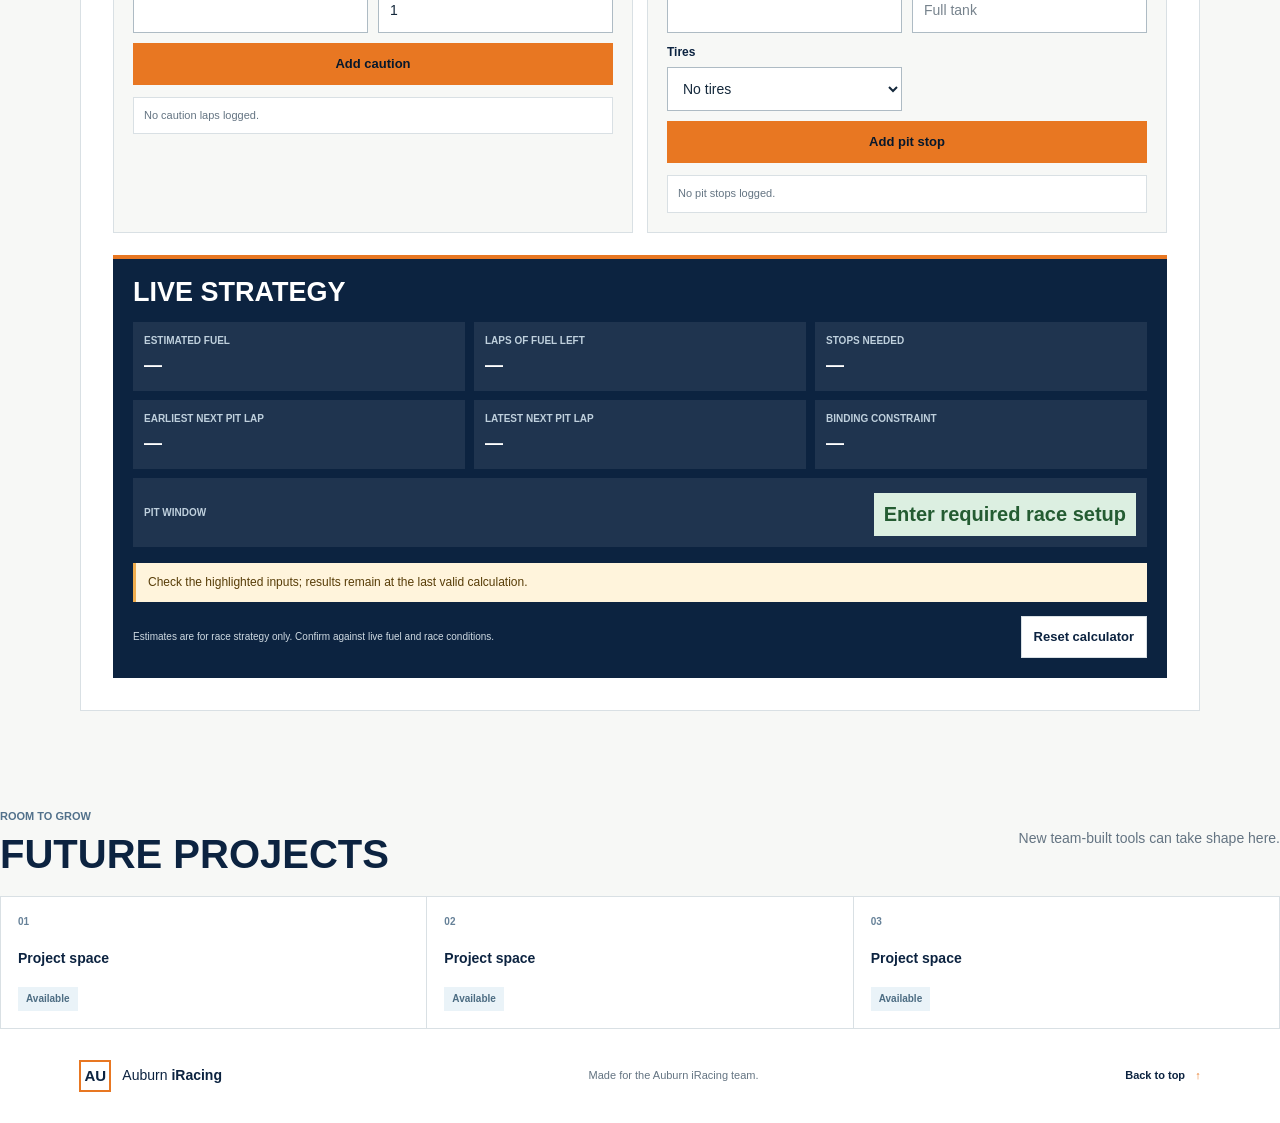
==== commit 07e28998: "Fuel Calculator Update" ====
--- a/competition.html
+++ b/competition.html
@@ -5,16 +5,20 @@
     <meta name="viewport" content="width=device-width, initial-scale=1" />
     <meta name="description" content="Auburn iRacing competition resources and race-preparation tools." />
     <meta name="theme-color" content="#0c2340" />
+    <meta
+      http-equiv="Content-Security-Policy"
+      content="default-src 'self'; script-src 'self'; style-src 'self' https://fonts.googleapis.com; font-src 'self' https://fonts.gstatic.com; img-src 'self' data:; object-src 'none'; base-uri 'self'; form-action 'none'"
+    />
     <title>Competition | Auburn iRacing</title>
-    <link rel="preconnect" href="https://fonts.googleapis.com" />
-    <link rel="preconnect" href="https://fonts.gstatic.com" crossorigin />
     <link
       href="https://fonts.googleapis.com/css2?family=Barlow+Condensed:wght@500;600;700;800&family=DM+Sans:wght@400;500;600;700&display=swap"
       rel="stylesheet"
     />
     <link rel="stylesheet" href="assets/css/styles.css" />
+    <link rel="stylesheet" href="assets/css/fuel-calculator.css" />
     <script src="assets/js/config.js" defer></script>
     <script src="assets/js/main.js" defer></script>
+    <script type="module" src="assets/js/fuel-calculator.js"></script>
   </head>
   <body>
     <a class="skip-link" href="#main-content">Skip to content</a>
@@ -65,7 +69,7 @@
           <h2 id="notebook-title">Competition Notebooks</h2>
           <p>Shared preparation material, strategies, and post-race notes for both CiL Cup and Sportscar series.</p>
         </div>
-        <div class="notebook-panel__links" style="display:flex; flex-wrap:wrap; gap:0.75rem;">
+        <div class="notebook-panel__links">
           <a class="button button--navy notebook-panel__link"
              href="https://docs.google.com/document/d/e/2PACX-1vTF9nKEb70ibyM7cKlFvIKmdqsoiuKOsOppNExQmvf1kVAH5VGoI2Nn2W7ZeWpK-X3klsBaabFCPEac/pub"
              target="_blank" rel="noopener noreferrer"
@@ -84,23 +88,181 @@
         <section class="fuel-planner" aria-labelledby="fuel-title">
           <div class="tool-heading">
             <div>
-              <p class="eyebrow eyebrow--dark">Race strategy tool</p>
+              <p class="eyebrow eyebrow--dark">Live race strategy</p>
               <h2 id="fuel-title">Fuel calculator</h2>
             </div>
-            <span class="future-item__status">Planned</span>
+            <span class="future-item__status">Client-side</span>
           </div>
           <p class="fuel-planner__description">
-            A dedicated workspace for estimating fuel needs in both lap-count and timed races.
+            Enter your tank size and green-flag fuel burn to calculate fuel remaining, pit stops, and a pit window. Caution burn defaults to half of green-flag burn; enter a different rate to override it. Update your completed lap and log cautions and pit stops during the race to keep the strategy current. Calculations stay in this browser.
           </p>
-          <div class="fuel-placeholder" aria-label="Reserved space for the future fuel calculator">
-            <div class="fuel-placeholder__topline"><span>Calculator workspace</span><span>Under development</span></div>
-            <div class="fuel-input-outline" aria-hidden="true">
-              <span>Current lap</span>
-              <span>Average fuel burn</span>
-              <span>Tank size</span>
-              <span>Race format</span>
+          <form class="fuel-calculator" data-fuel-calculator novalidate>
+            <section class="fuel-setup" aria-labelledby="fuel-setup-title">
+              <div class="fuel-section-heading">
+                <h3 id="fuel-setup-title">Race setup</h3>
+                <p><span class="fuel-required" aria-hidden="true">*</span> Required to calculate. Setup is saved in this browser only.</p>
+              </div>
+              <div class="fuel-setup-grid">
+                <div class="fuel-field">
+                  <label for="fuel-tank">Tank capacity <span class="fuel-required" aria-hidden="true">*</span></label>
+                  <div class="fuel-unit-row">
+                    <input id="fuel-tank" type="number" min="0.1" max="100000" step="0.1" inputmode="decimal" required aria-describedby="fuel-unit-help" />
+                    <select id="fuel-unit" aria-label="Fuel unit">
+                      <option value="gal" selected>Gallons</option>
+                      <option value="L">Liters</option>
+                    </select>
+                  </div>
+                  <p class="fuel-field__help" id="fuel-unit-help">Display unit for all fuel values.</p>
+                </div>
+                <div class="fuel-field">
+                  <label for="fuel-burn">Green-flag fuel burn per lap <span class="fuel-required" aria-hidden="true">*</span></label>
+                  <input id="fuel-burn" type="number" min="0.001" max="10000" step="0.001" inputmode="decimal" required />
+                </div>
+                <div class="fuel-field">
+                  <label for="fuel-caution-burn">Caution fuel burn per lap</label>
+                  <input id="fuel-caution-burn" type="number" min="0.001" max="10000" step="0.001" inputmode="decimal" placeholder="Default: half of green-flag burn" aria-describedby="fuel-caution-help" />
+                  <p class="fuel-field__help" id="fuel-caution-help">Leave blank for the calculated half-burn default, or enter a custom caution burn per lap.</p>
+                </div>
+                <div class="fuel-field">
+                  <label for="fuel-total-laps">Total race laps <span class="fuel-required" aria-hidden="true">*</span></label>
+                  <input id="fuel-total-laps" type="number" min="1" max="100000" step="1" inputmode="numeric" required />
+                </div>
+                <div class="fuel-field">
+                  <label for="fuel-margin">Safety margin (laps) <span class="fuel-required" aria-hidden="true">*</span></label>
+                  <input id="fuel-margin" type="number" min="0" max="100000" step="0.1" value="1" inputmode="decimal" required />
+                </div>
+                <div class="fuel-field">
+                  <label for="fuel-tire-max">Maximum tire stint (laps, optional)</label>
+                  <input id="fuel-tire-max" type="number" min="1" max="100000" step="1" inputmode="numeric" />
+                  <p class="fuel-field__help">Leave blank if tires do not limit the stint.</p>
+                </div>
+              </div>
+            </section>
+
+            <section class="fuel-live" aria-labelledby="fuel-live-title">
+              <div class="fuel-section-heading">
+                <h3 id="fuel-live-title">Live race state</h3>
+                <p>Update these values as the race progresses.</p>
+              </div>
+              <div class="fuel-live-grid">
+                <div class="fuel-field">
+                  <label for="fuel-current-lap">Current completed lap <span class="fuel-required" aria-hidden="true">*</span></label>
+                  <div class="fuel-current-lap">
+                    <button type="button" data-lap-step="-1" aria-label="Decrease current lap">−</button>
+                    <input id="fuel-current-lap" type="number" min="0" max="100000" step="1" value="0" inputmode="numeric" required />
+                    <button type="button" data-lap-step="1" aria-label="Increase current lap">+</button>
+                  </div>
+                </div>
+                <div class="fuel-field">
+                  <span class="fuel-field__label">Current fuel source</span>
+                  <div class="fuel-mode" role="radiogroup" aria-label="Current fuel source">
+                    <label><input id="fuel-mode-estimate" type="radio" name="fuel-mode" value="estimate" checked /> Estimate from pit log</label>
+                    <label><input id="fuel-mode-manual" type="radio" name="fuel-mode" value="manual" /> Enter manually</label>
+                  </div>
+                  <div class="fuel-field" id="fuel-manual-group" hidden>
+                    <label for="fuel-manual">Current fuel <span class="fuel-required" id="fuel-manual-required" aria-hidden="true" hidden>*</span></label>
+                    <input id="fuel-manual" type="number" min="0" max="100000" step="0.1" inputmode="decimal" />
+                  </div>
+                </div>
+                <div class="fuel-field">
+                  <label for="fuel-expected-caution">Expected remaining caution laps <span class="fuel-required" aria-hidden="true">*</span></label>
+                  <input id="fuel-expected-caution" type="number" min="0" max="100000" step="1" value="0" inputmode="numeric" required />
+                </div>
+                <div class="fuel-field">
+                  <span class="fuel-field__label">Last tire change lap</span>
+                  <output id="fuel-last-tire-lap">0</output>
+                  <p class="fuel-field__help">Updated automatically from pit stops marked “Tires changed.”</p>
+                </div>
+              </div>
+            </section>
+
+            <div class="fuel-log-grid">
+              <section class="fuel-log-panel" aria-labelledby="caution-log-title">
+                <div class="fuel-section-heading">
+                  <h3 id="caution-log-title">Caution log</h3>
+                  <p>Overlapping ranges count once.</p>
+                </div>
+                <div class="fuel-log-form">
+                  <div class="fuel-field">
+                    <label for="caution-start">First caution lap</label>
+                    <input id="caution-start" type="number" min="1" max="100000" step="1" inputmode="numeric" />
+                  </div>
+                  <div class="fuel-field">
+                    <label for="caution-length">Number of laps</label>
+                    <input id="caution-length" type="number" min="1" max="100000" step="1" value="1" inputmode="numeric" />
+                  </div>
+                  <button class="fuel-add-button" id="add-caution" type="button">Add caution</button>
+                </div>
+                <ol class="fuel-log-list" id="caution-log" aria-label="Logged caution ranges"></ol>
+              </section>
+
+              <section class="fuel-log-panel" aria-labelledby="pit-log-title">
+                <div class="fuel-section-heading">
+                  <h3 id="pit-log-title">Pit stop log</h3>
+                  <p>Leave fuel amount blank for a full tank.</p>
+                </div>
+                <div class="fuel-log-form">
+                  <div class="fuel-field">
+                    <label for="pit-lap">Pit stop lap</label>
+                    <input id="pit-lap" type="number" min="1" max="100000" step="1" inputmode="numeric" />
+                  </div>
+                  <div class="fuel-field">
+                    <label for="pit-fill">Fuel after stop (<span data-fuel-unit-label>L</span>)</label>
+                    <input id="pit-fill" type="number" min="0" max="100000" step="0.1" inputmode="decimal" placeholder="Full tank" />
+                  </div>
+                  <div class="fuel-field">
+                    <label for="pit-tire-count">Tires</label>
+                    <select id="pit-tire-count">
+                      <option value="0">No tires</option>
+                      <option value="2">2 tires</option>
+                      <option value="4">4 tires</option>
+                    </select>
+                  </div>
+                  <button class="fuel-add-button" id="add-pit-stop" type="button">Add pit stop</button>
+                </div>
+                <ol class="fuel-log-list" id="pit-log" aria-label="Logged pit stops"></ol>
+              </section>
             </div>
-            <p>Planned for laps remaining and time remaining races.</p>
+
+            <section class="fuel-results" aria-labelledby="fuel-results-title" aria-live="polite">
+              <h3 id="fuel-results-title">Live strategy</h3>
+              <dl class="fuel-results__grid">
+                <div class="fuel-result">
+                  <dt id="fuel-estimated-label">Estimated fuel</dt>
+                  <dd id="fuel-result-estimated">—</dd>
+                </div>
+                <div class="fuel-result">
+                  <dt>Laps of fuel left</dt>
+                  <dd id="fuel-result-laps">—</dd>
+                </div>
+                <div class="fuel-result">
+                  <dt>Stops needed</dt>
+                  <dd id="fuel-result-stops">—</dd>
+                </div>
+                <div class="fuel-result">
+                  <dt>Earliest next pit lap</dt>
+                  <dd id="fuel-result-earliest">—</dd>
+                </div>
+                <div class="fuel-result">
+                  <dt>Latest next pit lap</dt>
+                  <dd id="fuel-result-latest">—</dd>
+                </div>
+                <div class="fuel-result">
+                  <dt>Binding constraint</dt>
+                  <dd id="fuel-result-binding">—</dd>
+                </div>
+                <div class="fuel-result fuel-result--status">
+                  <dt>Pit window</dt>
+                  <dd id="fuel-result-status" data-status="setup">Enter required race setup</dd>
+                </div>
+              </dl>
+              <p class="fuel-warning" id="fuel-warnings" role="status" hidden></p>
+              <div class="fuel-results__footer">
+                <p>Estimates are for race strategy only. Confirm against live fuel and race conditions.</p>
+                <button class="fuel-reset-button" id="reset-fuel-calculator" type="button">Reset calculator</button>
+              </div>
+            </section>
+          </form>
           </div>
         </section>
 
--- a/assets/css/styles.css
+++ b/assets/css/styles.css
@@ -237,7 +237,7 @@
 .heading-period { color: var(--orange); }
 .section-heading__copy { max-width: 400px; margin: 0 0 4px; color: var(--muted); font-size: 14px; }
 
-.resource-grid { display: grid; grid-template-columns: repeat(4, minmax(0, 1fr)); gap: 12px; }
+.resource-grid { display: grid; grid-template-columns: repeat(3, minmax(0, 1fr)); gap: 12px; }
 
 .resource-card {
   display: flex;
@@ -359,6 +359,7 @@
 }
 
 .notebook-panel__copy .eyebrow { margin-bottom: 8px; }
+.notebook-panel__links { display: flex; flex-wrap: wrap; gap: .75rem; }
 .notebook-panel h2,.fuel-planner h2,.competition-projects h2 { margin: 0; color: var(--navy); font-family: var(--font-display); font-size: 34px; font-weight: 700; line-height: 1; text-transform: uppercase; }
 .notebook-panel__copy > p:last-child { max-width: 520px; margin: 9px 0 0; color: var(--muted); font-size: 13px; }
 .button--navy { min-width: 178px; background: var(--navy); color: var(--white); }
@@ -370,12 +371,6 @@
 .tool-heading .eyebrow { margin-bottom: 9px; }
 .tool-heading > .section-heading__copy { max-width: 330px; }
 .fuel-planner__description { max-width: 620px; margin: 13px 0 22px; color: var(--muted); font-size: 13px; }
-.fuel-placeholder { display: flex; min-height: 280px; flex-direction: column; justify-content: center; padding: 24px; border: 1px dashed #aab8c1; background: var(--paper); }
-.fuel-placeholder__topline { display: flex; align-items: center; justify-content: space-between; gap: 16px; color: #536d82; font-size: 10px; font-weight: 700; text-transform: uppercase; }
-.fuel-input-outline { display: grid; grid-template-columns: repeat(4, minmax(0, 1fr)); gap: 10px; margin-top: 20px; }
-.fuel-input-outline span { display: flex; min-height: 55px; align-items: center; padding: 12px; border: 1px solid var(--line); background: var(--white); color: #71818c; font-size: 11px; }
-.fuel-placeholder > p { margin: 15px 0 0; color: var(--muted); font-size: 11px; }
-
 .competition-projects { padding: 13px 0 0; }
 .competition-projects .tool-heading { margin-bottom: 22px; }
 .competition-projects h2 { font-size: 40px; }
@@ -476,10 +471,6 @@
   .notebook-panel h2,.fuel-planner h2 { font-size: 29px; }
   .notebook-panel__link { justify-self: start; }
   .fuel-planner { padding: 22px 18px; }
-  .fuel-placeholder { min-height: 290px; padding: 17px; }
-  .fuel-placeholder__topline { align-items: flex-start; flex-direction: column; gap: 6px; }
-  .fuel-input-outline { grid-template-columns: 1fr 1fr; gap: 7px; margin-top: 15px; }
-  .fuel-input-outline span { min-height: 58px; padding: 9px; font-size: 10px; }
   .competition-projects .tool-heading { align-items: flex-start; flex-direction: column; }
   .competition-projects h2 { font-size: 34px; }
   .project-slots { grid-template-columns: 1fr; }
--- a/assets/css/fuel-calculator.css
+++ b/assets/css/fuel-calculator.css
@@ -0,0 +1,92 @@
+.fuel-calculator {
+  display: grid;
+  gap: 22px;
+}
+
+.fuel-planner .future-item__status { align-self: flex-start; }
+.fuel-setup-grid,.fuel-live-grid,.fuel-log-grid { display: grid; grid-template-columns: repeat(2, minmax(0, 1fr)); gap: 14px; }
+.fuel-field { display: grid; align-content: start; gap: 6px; min-width: 0; }
+.fuel-field label,.fuel-field__label { color: var(--navy); font-size: 12px; font-weight: 700; }
+.fuel-required { color: #b42318; font-weight: 800; }
+.fuel-required[hidden] { display: none; }
+.fuel-field__help,.fuel-calculator__note { margin: 0; color: var(--muted); font-size: 11px; }
+.fuel-control,.fuel-field input,.fuel-field select {
+  width: 100%;
+  min-height: 44px;
+  padding: 9px 11px;
+  border: 1px solid #aebbc4;
+  border-radius: 0;
+  background: var(--white);
+  color: var(--ink);
+  font: inherit;
+  font-size: 14px;
+}
+.fuel-control:focus-visible,.fuel-field input:focus-visible,.fuel-field select:focus-visible {
+  outline: 3px solid var(--orange);
+  outline-offset: 2px;
+}
+.fuel-field input::placeholder { color: #77838d; opacity: 1; }
+.fuel-field input.is-invalid,.fuel-field select.is-invalid {
+  border-color: #b42318;
+  background: #fff7f6;
+}
+.fuel-field [aria-invalid="true"] { border-color: #b42318; }
+.fuel-unit-row { display: grid; grid-template-columns: minmax(0, 1fr) 120px; gap: 8px; }
+.fuel-field--inline { display: flex; align-items: center; gap: 9px; min-height: 44px; }
+.fuel-field--inline input { width: 18px; min-height: 18px; height: 18px; }
+.fuel-section-heading { display: flex; align-items: baseline; justify-content: space-between; gap: 12px; margin: 24px 0 12px; }
+.fuel-section-heading h3 { margin: 0; color: var(--navy); font-family: var(--font-display); font-size: 25px; line-height: 1; text-transform: uppercase; }
+.fuel-section-heading p { margin: 0; color: var(--muted); font-size: 11px; }
+.fuel-setup,.fuel-live,.fuel-log-panel { padding: 19px; border: 1px solid var(--line); background: var(--paper); }
+.fuel-current-lap { display: grid; grid-template-columns: 44px minmax(70px, 1fr) 44px; gap: 7px; }
+.fuel-current-lap button,.fuel-add-button,.fuel-reset-button {
+  min-height: 42px;
+  padding: 8px 12px;
+  border: 0;
+  background: var(--navy);
+  color: var(--white);
+  cursor: pointer;
+  font: inherit;
+  font-size: 13px;
+  font-weight: 700;
+}
+.fuel-current-lap button { font-size: 19px; }
+.fuel-add-button { background: var(--orange); color: var(--navy-deep); }
+.fuel-reset-button { border: 1px solid var(--line); background: var(--white); color: var(--navy); }
+.fuel-current-lap button:hover,.fuel-add-button:hover { filter: brightness(1.08); }
+.fuel-reset-button:hover { border-color: var(--orange); }
+.fuel-mode { display: flex; flex-wrap: wrap; gap: 12px; margin: 12px 0; }
+.fuel-mode label { display: inline-flex; align-items: center; gap: 7px; color: var(--ink); font-size: 12px; font-weight: 600; }
+.fuel-mode input { accent-color: var(--orange); }
+.fuel-log-form { display: grid; grid-template-columns: repeat(2, minmax(0, 1fr)); align-items: end; gap: 10px; }
+.fuel-log-form .fuel-add-button { grid-column: 1 / -1; }
+.fuel-log-list { display: grid; gap: 7px; margin: 12px 0 0; padding: 0; list-style: none; }
+.fuel-log-list li { display: flex; align-items: center; justify-content: space-between; gap: 10px; padding: 9px 10px; background: var(--white); border: 1px solid var(--line); }
+.fuel-log__summary { min-width: 0; color: var(--ink); font-size: 12px; overflow-wrap: anywhere; }
+.fuel-log__remove { flex: none; padding: 5px 8px; border: 1px solid var(--line); background: var(--white); color: #8b251c; cursor: pointer; font: inherit; font-size: 11px; font-weight: 700; }
+.fuel-log__empty { padding: 9px 10px; color: var(--muted); font-size: 11px; }
+.fuel-results { padding: 20px; border-top: 4px solid var(--orange); background: var(--navy); color: var(--white); }
+.fuel-results h3 { margin: 0 0 14px; font-family: var(--font-display); font-size: 27px; line-height: 1; text-transform: uppercase; }
+.fuel-results__grid { display: grid; grid-template-columns: repeat(3, minmax(0, 1fr)); gap: 9px; }
+.fuel-result { min-width: 0; padding: 11px; background: rgb(255 255 255 / 8%); }
+.fuel-result dt { color: #bfd0dd; font-size: 10px; font-weight: 700; text-transform: uppercase; }
+.fuel-result dd { margin: 4px 0 0; color: var(--white); font-size: 18px; font-weight: 700; overflow-wrap: anywhere; }
+.fuel-result--status { grid-column: 1 / -1; display: flex; align-items: center; justify-content: space-between; gap: 12px; }
+.fuel-result--status dd { padding: 6px 10px; background: #dcefe1; color: #245c32; font-family: var(--font-display); font-size: 20px; text-align: center; }
+.fuel-result--status dd[data-status="closed_early"] { background: #fff0c2; color: #6d4b00; }
+.fuel-result--status dd[data-status="missed"],.fuel-result--status dd[data-status="infeasible"] { background: #f9d9d7; color: #8b251c; }
+.fuel-result--status dd[data-status="finished"] { background: var(--blue-pale); color: var(--navy); }
+.fuel-warning { margin: 12px 0 0; padding: 10px 12px; border-left: 3px solid #f0ad4e; background: #fff4dc; color: #583d08; font-size: 12px; }
+.fuel-warning[hidden],.fuel-field[hidden] { display: none; }
+.fuel-results__footer { display: flex; flex-wrap: wrap; align-items: center; justify-content: space-between; gap: 12px; margin-top: 14px; }
+.fuel-results__footer p { margin: 0; color: #cfdae2; font-size: 10px; }
+
+@media (max-width: 620px) {
+  .fuel-setup-grid,.fuel-live-grid,.fuel-log-grid { grid-template-columns: 1fr; }
+  .fuel-results__grid { grid-template-columns: repeat(2, minmax(0, 1fr)); }
+  .fuel-result--status { align-items: flex-start; flex-direction: column; }
+  .fuel-result--status dd { width: 100%; }
+  .fuel-setup,.fuel-live,.fuel-log-panel,.fuel-results { padding: 15px; }
+  .fuel-section-heading { align-items: flex-start; flex-direction: column; }
+  .fuel-results__footer { align-items: stretch; flex-direction: column; }
+}
